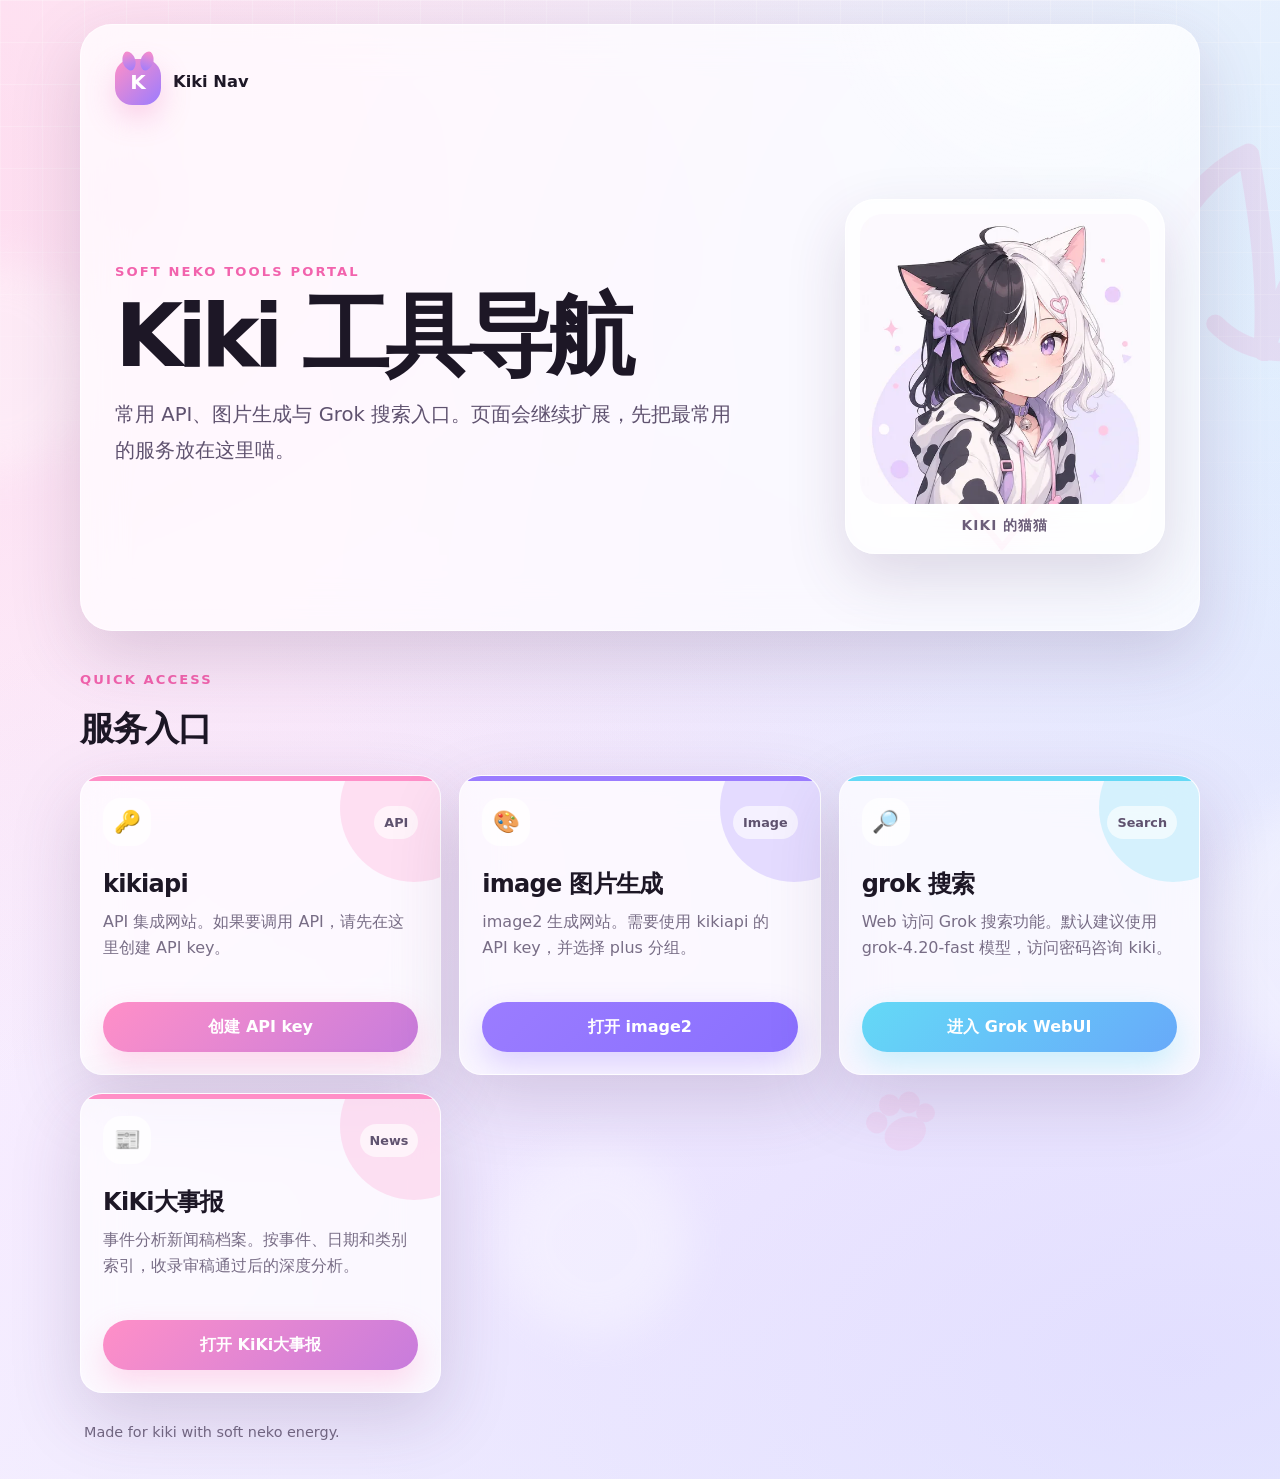
==== index.html @ dab85ab0 "Add KiKi events news site link" ====
<!doctype html>
<html lang="zh-CN">
<head>
  <meta charset="utf-8" />
  <meta name="viewport" content="width=device-width, initial-scale=1, viewport-fit=cover" />
  <meta name="theme-color" content="#ff9ccc" />
  <meta name="description" content="Kiki 工具导航：API、图片生成、Grok 搜索等常用服务入口。" />
  <title>Kiki 工具导航</title>
  <link rel="preload" as="image" href="assets/images/neko-mascot-512.webp" imagesrcset="assets/images/neko-mascot-256.webp 256w, assets/images/neko-mascot-512.webp 512w" imagesizes="(max-width: 520px) 220px, (max-width: 860px) 260px, 320px" />
  <link rel="stylesheet" href="assets/styles.css" />
</head>
<body>
  <div class="page-shell">
    <div class="bg-orb orb-pink" aria-hidden="true"></div>
    <div class="bg-orb orb-purple" aria-hidden="true"></div>
    <div class="bg-orb orb-cyan" aria-hidden="true"></div>
    <div class="paw-layer" aria-hidden="true">♡ ✦  paw  ✧  nya  ♡  ✦</div>

    <header class="hero glass-panel">
      <nav class="topbar" aria-label="主导航">
        <a class="brand" href="./" aria-label="Kiki 工具导航首页">
          <span class="brand-mark" aria-hidden="true"><span class="ear left"></span><span class="ear right"></span>k</span>
          <span class="brand-text">Kiki Nav</span>
        </a>
      </nav>

      <section class="hero-content" aria-labelledby="page-title">
        <div class="hero-copy">
          <p class="eyebrow">soft neko tools portal</p>
          <h1 id="page-title">Kiki 工具导航</h1>
          <p class="subtitle">常用 API、图片生成与 Grok 搜索入口。页面会继续扩展，先把最常用的服务放在这里喵。</p>
        </div>
        <figure class="mascot-card" aria-label="黑白奶牛猫猫娘形象">
          <img src="assets/images/neko-mascot-512.webp" srcset="assets/images/neko-mascot-256.webp 256w, assets/images/neko-mascot-512.webp 512w" sizes="(max-width: 520px) 220px, (max-width: 860px) 260px, 320px" width="512" height="512" alt="黑白奶牛猫风格猫娘形象，一只耳朵黑色一只耳朵白色" loading="eager" decoding="async" fetchpriority="high" />
          <figcaption>kiki 的猫猫</figcaption>
        </figure>
      </section>
    </header>

    <main>
      <section class="section-heading" aria-labelledby="services-title">
        <p class="section-kicker">quick access</p>
        <h2 id="services-title">服务入口</h2>
      </section>

      <section id="service-grid" class="service-grid" aria-label="工具服务列表">
        <article class="service-card glass-card accent-pink">
          <div class="card-head">
            <span class="service-emoji" aria-hidden="true">🔑</span>
            <span class="service-tag">API</span>
          </div>
          <h3>kikiapi</h3>
          <p>API 集成网站。如果要调用 API，请先在这里创建 API key。</p>
          <a class="card-button" href="https://kikiapi.980822.xyz" target="_blank" rel="noopener noreferrer">创建 API key</a>
        </article>

        <article class="service-card glass-card accent-purple">
          <div class="card-head">
            <span class="service-emoji" aria-hidden="true">🎨</span>
            <span class="service-tag">Image</span>
          </div>
          <h3>image 图片生成</h3>
          <p>image2 生成网站。需要使用 kikiapi 的 API key，并选择 plus 分组。</p>
          <a class="card-button" href="https://kimage.980822.xyz" target="_blank" rel="noopener noreferrer">打开 image2</a>
        </article>

        <article class="service-card glass-card accent-cyan">
          <div class="card-head">
            <span class="service-emoji" aria-hidden="true">🔎</span>
            <span class="service-tag">Search</span>
          </div>
          <h3>grok 搜索</h3>
          <p>Web 访问 Grok 搜索功能。默认建议使用 grok-4.20-fast 模型，访问密码咨询 kiki。</p>
          <a class="card-button" href="https://kikigrok.980822.xyz/webui" target="_blank" rel="noopener noreferrer">进入 Grok WebUI</a>
        </article>

        <article class="service-card glass-card accent-pink">
          <div class="card-head">
            <span class="service-emoji" aria-hidden="true">📰</span>
            <span class="service-tag">News</span>
          </div>
          <h3>KiKi大事报</h3>
          <p>事件分析新闻稿档案。按事件、日期和类别索引，收录审稿通过后的深度分析。</p>
          <a class="card-button" href="https://kiki-events.pages.dev" target="_blank" rel="noopener noreferrer">打开 KiKi大事报</a>
        </article>
      </section>
    </main>

    <footer class="site-footer">
      <span>Made for kiki with soft neko energy.</span>
    </footer>
  </div>
</body>
</html>
---- assets/styles.css ----
:root {
  color-scheme: light;
  --ink: #2f2639;
  --ink-strong: #1d1726;
  --muted: #786d86;
  --surface: rgba(255, 255, 255, 0.72);
  --surface-strong: rgba(255, 255, 255, 0.86);
  --border: rgba(255, 255, 255, 0.62);
  --shadow: 0 24px 70px rgba(76, 43, 97, 0.18);
  --pink: #ff8fc7;
  --pink-strong: #f263ad;
  --purple: #9b7cff;
  --cyan: #64d9f6;
  --cream: #fff8fc;
  --radius-lg: 32px;
  --radius-md: 22px;
  --max-width: 1120px;
}

* {
  box-sizing: border-box;
}

html {
  min-height: 100%;
  background: #fff6fb;
  font-size: 16px;
}

body {
  min-height: 100vh;
  margin: 0;
  color: var(--ink);
  font-family: ui-rounded, "SF Pro Rounded", "MiSans", "PingFang SC", "Microsoft YaHei", system-ui, sans-serif;
  line-height: 1.65;
  text-rendering: optimizeLegibility;
  background:
    url("images/neko-pattern.svg") center top / cover no-repeat,
    linear-gradient(135deg, #fff7fb 0%, #f9f2ff 46%, #eefaff 100%);
  overflow-x: hidden;
}

body::before {
  content: "";
  position: fixed;
  inset: 0;
  pointer-events: none;
  background-image:
    linear-gradient(rgba(255,255,255,0.35) 1px, transparent 1px),
    linear-gradient(90deg, rgba(255,255,255,0.32) 1px, transparent 1px);
  background-size: 42px 42px;
  mask-image: linear-gradient(to bottom, rgba(0,0,0,.75), transparent 72%);
}

a {
  color: inherit;
}

.page-shell {
  position: relative;
  width: min(100% - 32px, var(--max-width));
  margin: 0 auto;
  padding: 24px 0 34px;
}

.bg-orb {
  position: fixed;
  z-index: -2;
  width: 34vw;
  max-width: 420px;
  aspect-ratio: 1;
  border-radius: 999px;
  opacity: 0.26;
  pointer-events: none;
}

.orb-pink {
  left: -9vw;
  top: 18vh;
  background: radial-gradient(circle, rgba(255,143,199,.55), rgba(255,143,199,0) 66%);
}

.orb-purple {
  right: -10vw;
  top: 32vh;
  background: radial-gradient(circle, rgba(155,124,255,.5), rgba(155,124,255,0) 68%);
}

.orb-cyan {
  right: 18vw;
  bottom: -14vh;
  background: radial-gradient(circle, rgba(100,217,246,.5), rgba(100,217,246,0) 68%);
}

.paw-layer {
  position: fixed;
  inset: auto -8vw 8vh auto;
  z-index: -1;
  color: rgba(255, 143, 199, 0.16);
  font-size: clamp(4rem, 10vw, 8rem);
  font-weight: 900;
  letter-spacing: .18em;
  transform: rotate(-12deg);
  user-select: none;
  white-space: nowrap;
}

.glass-panel,
.glass-card {
  border: 1px solid var(--border);
  background: var(--surface);
  box-shadow: var(--shadow);
  backdrop-filter: blur(22px) saturate(135%);
  -webkit-backdrop-filter: blur(22px) saturate(135%);
}

.hero {
  position: relative;
  overflow: hidden;
  min-height: 430px;
  padding: clamp(18px, 4vw, 34px);
  border-radius: var(--radius-lg);
}

.hero::before {
  content: "";
  position: absolute;
  inset: -50% -10% auto auto;
  width: 520px;
  height: 520px;
  background: radial-gradient(circle, rgba(255,255,255,0.6), transparent 62%);
  transform: rotate(20deg);
}

.hero::after {
  content: "♡";
  position: absolute;
  right: clamp(24px, 7vw, 96px);
  bottom: clamp(18px, 4vw, 42px);
  color: rgba(255, 143, 199, 0.22);
  font-size: clamp(7rem, 19vw, 15rem);
  font-weight: 900;
  line-height: 1;
}

.topbar {
  position: relative;
  z-index: 1;
  display: flex;
  align-items: center;
  justify-content: space-between;
  gap: 16px;
}

.brand {
  display: inline-flex;
  align-items: center;
  gap: 12px;
  text-decoration: none;
  font-weight: 850;
  color: var(--ink-strong);
}

.brand-mark {
  position: relative;
  display: grid;
  place-items: center;
  width: 46px;
  height: 46px;
  border-radius: 17px;
  color: #fff;
  background: linear-gradient(135deg, var(--pink), var(--purple));
  box-shadow: 0 12px 30px rgba(242, 99, 173, .28);
  font-size: 1.25rem;
  text-transform: uppercase;
}

.ear {
  position: absolute;
  top: -6px;
  width: 16px;
  height: 16px;
  background: inherit;
  border-radius: 4px 12px 4px 12px;
}

.ear.left {
  left: 6px;
  transform: rotate(28deg);
}

.ear.right {
  right: 6px;
  transform: rotate(62deg);
}

.brand-text {
  font-size: 1.02rem;
}

.top-link,
.ghost-button,
.card-button {
  min-height: 44px;
  display: inline-flex;
  align-items: center;
  justify-content: center;
  gap: 8px;
  border-radius: 999px;
  text-decoration: none;
  font-weight: 760;
  transition: transform .18s ease, box-shadow .18s ease, background .18s ease;
}

.top-link,
.ghost-button {
  padding: 10px 16px;
  background: rgba(255, 255, 255, 0.58);
  border: 1px solid rgba(255, 255, 255, 0.7);
  color: var(--ink);
}

.top-link:hover,
.ghost-button:hover,
.card-button:hover {
  transform: translateY(-2px);
}

.hero-content {
  position: relative;
  z-index: 1;
  display: grid;
  grid-template-columns: minmax(0, 1fr) minmax(220px, 330px);
  align-items: center;
  gap: clamp(22px, 5vw, 56px);
  padding: clamp(58px, 8vw, 94px) 0 clamp(24px, 5vw, 42px);
}

.hero-copy {
  max-width: 720px;
}

.mascot-card {
  position: relative;
  justify-self: end;
  width: min(100%, 320px);
  margin: 0;
  padding: 14px;
  border-radius: 30px;
  border: 1px solid rgba(255,255,255,.72);
  background: rgba(255,255,255,.48);
  box-shadow: 0 24px 60px rgba(76, 43, 97, .16);
  backdrop-filter: blur(18px) saturate(130%);
  -webkit-backdrop-filter: blur(18px) saturate(130%);
}

.mascot-card img {
  display: block;
  width: 100%;
  height: auto;
  border-radius: 22px;
  background: rgba(255,255,255,.45);
}

.mascot-card figcaption {
  padding: 10px 4px 2px;
  color: #6b5d79;
  font-size: .86rem;
  font-weight: 800;
  letter-spacing: .08em;
  text-align: center;
  text-transform: uppercase;
}

.eyebrow,
.section-kicker {
  margin: 0 0 10px;
  color: var(--pink-strong);
  font-size: .82rem;
  font-weight: 850;
  letter-spacing: .16em;
  text-transform: uppercase;
}

h1,
h2,
h3,
p {
  margin-top: 0;
}

h1 {
  margin-bottom: 18px;
  color: var(--ink-strong);
  font-size: clamp(2.45rem, 9vw, 5.5rem);
  line-height: .98;
  letter-spacing: -0.07em;
  text-wrap: balance;
}

.subtitle {
  max-width: 620px;
  margin-bottom: 22px;
  color: #5f526f;
  font-size: clamp(1.03rem, 2.8vw, 1.23rem);
  line-height: 1.85;
  text-wrap: pretty;
}

.hero-actions {
  display: flex;
  flex-wrap: wrap;
  gap: 10px;
}

.status-pill {
  display: inline-flex;
  align-items: center;
  min-height: 36px;
  padding: 7px 13px;
  border-radius: 999px;
  color: #5f4868;
  background: rgba(255, 255, 255, 0.62);
  border: 1px solid rgba(255,255,255,.72);
  font-size: .92rem;
  font-weight: 680;
}

main {
  padding-top: 38px;
}

.section-heading {
  margin-bottom: 18px;
}

.section-heading h2,
.coming-soon h2 {
  margin-bottom: 8px;
  color: var(--ink-strong);
  font-size: clamp(1.55rem, 5vw, 2.15rem);
  letter-spacing: -0.04em;
}

.service-grid {
  display: grid;
  grid-template-columns: repeat(3, minmax(0, 1fr));
  gap: 18px;
}

.service-card {
  position: relative;
  overflow: hidden;
  min-height: 300px;
  display: flex;
  flex-direction: column;
  padding: 22px;
  border-radius: var(--radius-md);
}

.service-card::before {
  content: "";
  position: absolute;
  inset: 0 0 auto 0;
  height: 5px;
  background: var(--accent, var(--pink));
}

.service-card::after {
  content: "";
  position: absolute;
  right: -48px;
  top: -42px;
  width: 148px;
  height: 148px;
  border-radius: 999px;
  background: color-mix(in srgb, var(--accent, var(--pink)) 24%, transparent);
}

.accent-pink { --accent: var(--pink); }
.accent-purple { --accent: var(--purple); }
.accent-cyan { --accent: var(--cyan); }

.card-head {
  position: relative;
  z-index: 1;
  display: flex;
  align-items: center;
  justify-content: space-between;
  gap: 10px;
  margin-bottom: 24px;
}

.service-emoji {
  display: grid;
  place-items: center;
  width: 48px;
  height: 48px;
  border-radius: 18px;
  background: rgba(255, 255, 255, 0.68);
  font-size: 1.35rem;
}

.service-tag {
  padding: 6px 10px;
  border-radius: 999px;
  color: #5f526f;
  background: rgba(255,255,255,.62);
  font-size: .8rem;
  font-weight: 800;
}

.service-card h3 {
  position: relative;
  z-index: 1;
  margin-bottom: 10px;
  color: var(--ink-strong);
  font-size: clamp(1.2rem, 3vw, 1.5rem);
  line-height: 1.2;
  letter-spacing: -0.03em;
}

.service-card p {
  position: relative;
  z-index: 1;
  margin-bottom: 24px;
  color: var(--muted);
  font-size: 1rem;
}

.card-button {
  position: relative;
  z-index: 1;
  margin-top: auto;
  padding: 12px 16px;
  color: #fff;
  background: linear-gradient(135deg, var(--accent, var(--pink)), color-mix(in srgb, var(--accent, var(--pink)) 62%, #6d5cff));
  box-shadow: 0 14px 32px color-mix(in srgb, var(--accent, var(--pink)) 32%, transparent);
}

.coming-soon {
  display: flex;
  align-items: center;
  justify-content: space-between;
  gap: 20px;
  margin-top: 20px;
  padding: 24px;
  border-radius: var(--radius-md);
}

.coming-soon p:last-child {
  margin-bottom: 0;
  color: var(--muted);
}

.site-footer {
  display: flex;
  justify-content: space-between;
  gap: 16px;
  padding: 28px 4px 0;
  color: rgba(80, 68, 96, 0.78);
  font-size: .9rem;
}

:focus-visible {
  outline: 3px solid rgba(100, 217, 246, 0.7);
  outline-offset: 4px;
}

@media (max-width: 860px) {
  .page-shell {
    width: min(100% - 24px, var(--max-width));
    padding-top: 12px;
  }

  .hero {
    min-height: auto;
  }

  .hero-content {
    grid-template-columns: 1fr;
    padding-top: 52px;
  }

  .mascot-card {
    justify-self: start;
    width: min(78vw, 260px);
    order: -1;
  }

  .service-grid {
    grid-template-columns: 1fr;
  }

  .service-card {
    min-height: 250px;
  }

  .coming-soon,
  .site-footer {
    flex-direction: column;
    align-items: flex-start;
  }
}

@media (max-width: 520px) {
  html {
    font-size: 15px;
  }

  .topbar {
    align-items: flex-start;
  }

  .brand-text {
    display: none;
  }

  .top-link {
    padding-inline: 13px;
    font-size: .92rem;
  }

  .hero,
  .service-card,
  .coming-soon {
    border-radius: 24px;
  }

  .hero-content {
    padding-top: 36px;
  }

  .mascot-card {
    width: min(72vw, 220px);
    padding: 10px;
    border-radius: 24px;
  }

  .mascot-card img {
    border-radius: 18px;
  }

  .status-pill {
    font-size: .86rem;
  }

  .service-card {
    padding: 20px;
  }
}

@media (prefers-reduced-motion: reduce) {
  *,
  *::before,
  *::after {
    scroll-behavior: auto !important;
    transition-duration: .01ms !important;
    animation-duration: .01ms !important;
    animation-iteration-count: 1 !important;
  }
}
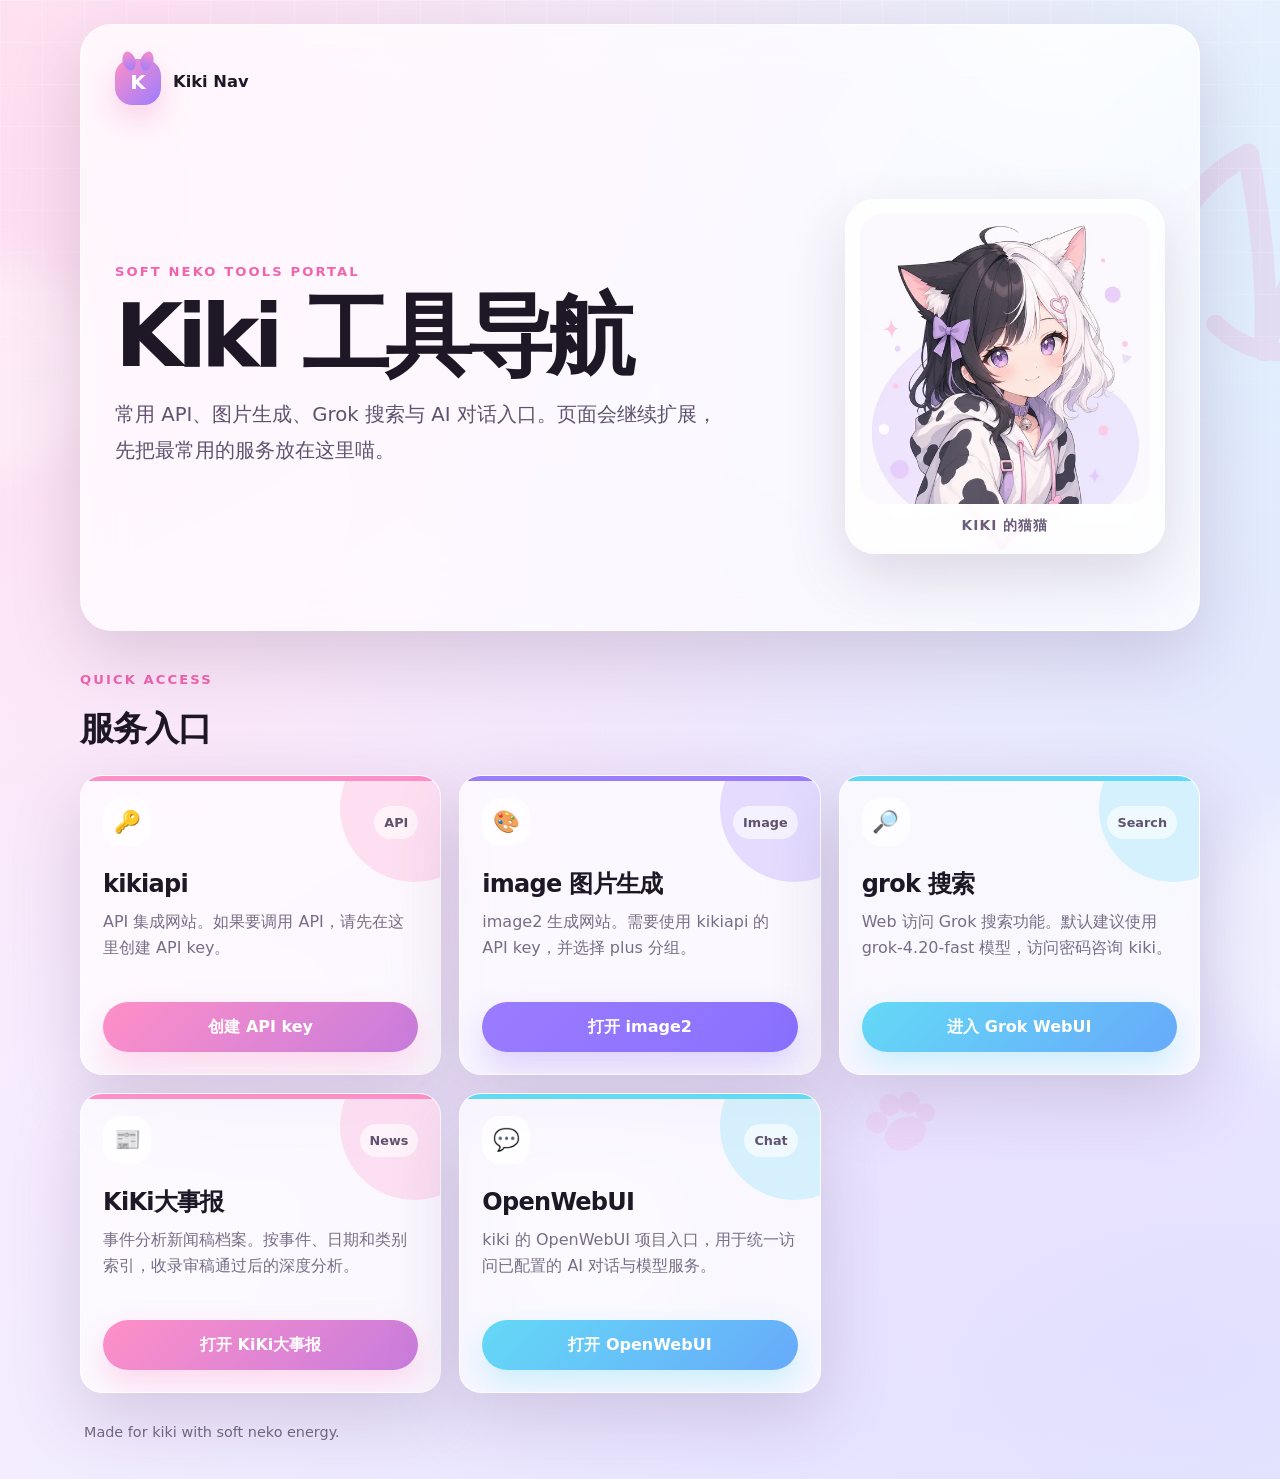
==== commit f5570d96: "Add OpenWebUI navigation card" ====
--- a/index.html
+++ b/index.html
@@ -4,7 +4,7 @@
   <meta charset="utf-8" />
   <meta name="viewport" content="width=device-width, initial-scale=1, viewport-fit=cover" />
   <meta name="theme-color" content="#ff9ccc" />
-  <meta name="description" content="Kiki 工具导航：API、图片生成、Grok 搜索等常用服务入口。" />
+  <meta name="description" content="Kiki 工具导航：API、图片生成、Grok 搜索、OpenWebUI 等常用服务入口。" />
   <title>Kiki 工具导航</title>
   <link rel="preload" as="image" href="assets/images/neko-mascot-512.webp" imagesrcset="assets/images/neko-mascot-256.webp 256w, assets/images/neko-mascot-512.webp 512w" imagesizes="(max-width: 520px) 220px, (max-width: 860px) 260px, 320px" />
   <link rel="stylesheet" href="assets/styles.css" />
@@ -28,7 +28,7 @@
         <div class="hero-copy">
           <p class="eyebrow">soft neko tools portal</p>
           <h1 id="page-title">Kiki 工具导航</h1>
-          <p class="subtitle">常用 API、图片生成与 Grok 搜索入口。页面会继续扩展，先把最常用的服务放在这里喵。</p>
+          <p class="subtitle">常用 API、图片生成、Grok 搜索与 AI 对话入口。页面会继续扩展，先把最常用的服务放在这里喵。</p>
         </div>
         <figure class="mascot-card" aria-label="黑白奶牛猫猫娘形象">
           <img src="assets/images/neko-mascot-512.webp" srcset="assets/images/neko-mascot-256.webp 256w, assets/images/neko-mascot-512.webp 512w" sizes="(max-width: 520px) 220px, (max-width: 860px) 260px, 320px" width="512" height="512" alt="黑白奶牛猫风格猫娘形象，一只耳朵黑色一只耳朵白色" loading="eager" decoding="async" fetchpriority="high" />
@@ -83,6 +83,16 @@
           <p>事件分析新闻稿档案。按事件、日期和类别索引，收录审稿通过后的深度分析。</p>
           <a class="card-button" href="https://kiki-events.pages.dev" target="_blank" rel="noopener noreferrer">打开 KiKi大事报</a>
         </article>
+
+        <article class="service-card glass-card accent-cyan">
+          <div class="card-head">
+            <span class="service-emoji" aria-hidden="true">💬</span>
+            <span class="service-tag">Chat</span>
+          </div>
+          <h3>OpenWebUI</h3>
+          <p>kiki 的 OpenWebUI 项目入口，用于统一访问已配置的 AI 对话与模型服务。</p>
+          <a class="card-button" href="https://webgpt.980822.xyz" target="_blank" rel="noopener noreferrer">打开 OpenWebUI</a>
+        </article>
       </section>
     </main>
 
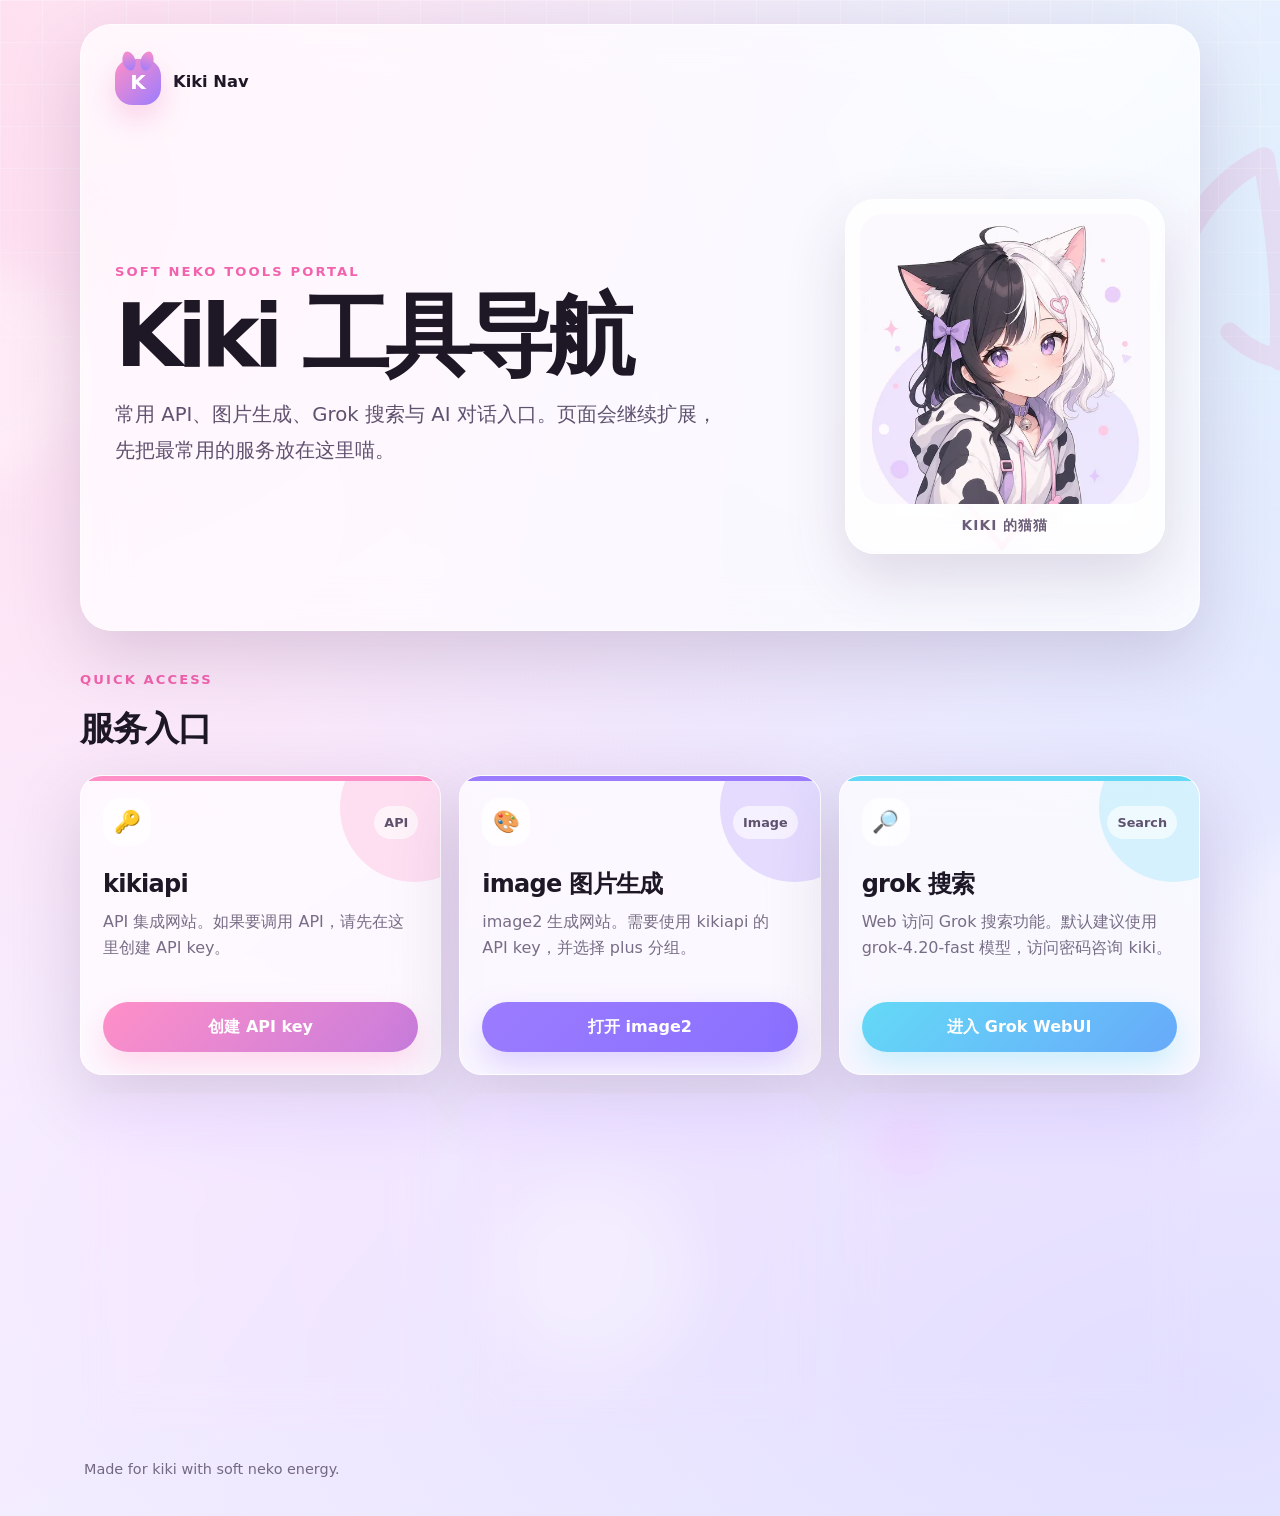
==== commit c7d320df: "Add Ki proxy health status page" ====
--- a/index.html
+++ b/index.html
@@ -93,6 +93,16 @@
           <p>kiki 的 OpenWebUI 项目入口，用于统一访问已配置的 AI 对话与模型服务。</p>
           <a class="card-button" href="https://webgpt.980822.xyz" target="_blank" rel="noopener noreferrer">打开 OpenWebUI</a>
         </article>
+
+        <article class="service-card glass-card accent-purple">
+          <div class="card-head">
+            <span class="service-emoji" aria-hidden="true">📶</span>
+            <span class="service-tag">Proxy</span>
+          </div>
+          <h3>Ki梯挂了吗</h3>
+          <p>代理外网健康检测页。用 kycloud 订阅代理访问 Google、GitHub、Cloudflare、Wikipedia 等典型外网链接，并展示时间序列状态条。</p>
+          <a class="card-button" href="./pages/ki-ti-gua-le-ma.html" target="_blank" rel="noopener noreferrer">查看代理状态</a>
+        </article>
       </section>
     </main>
 
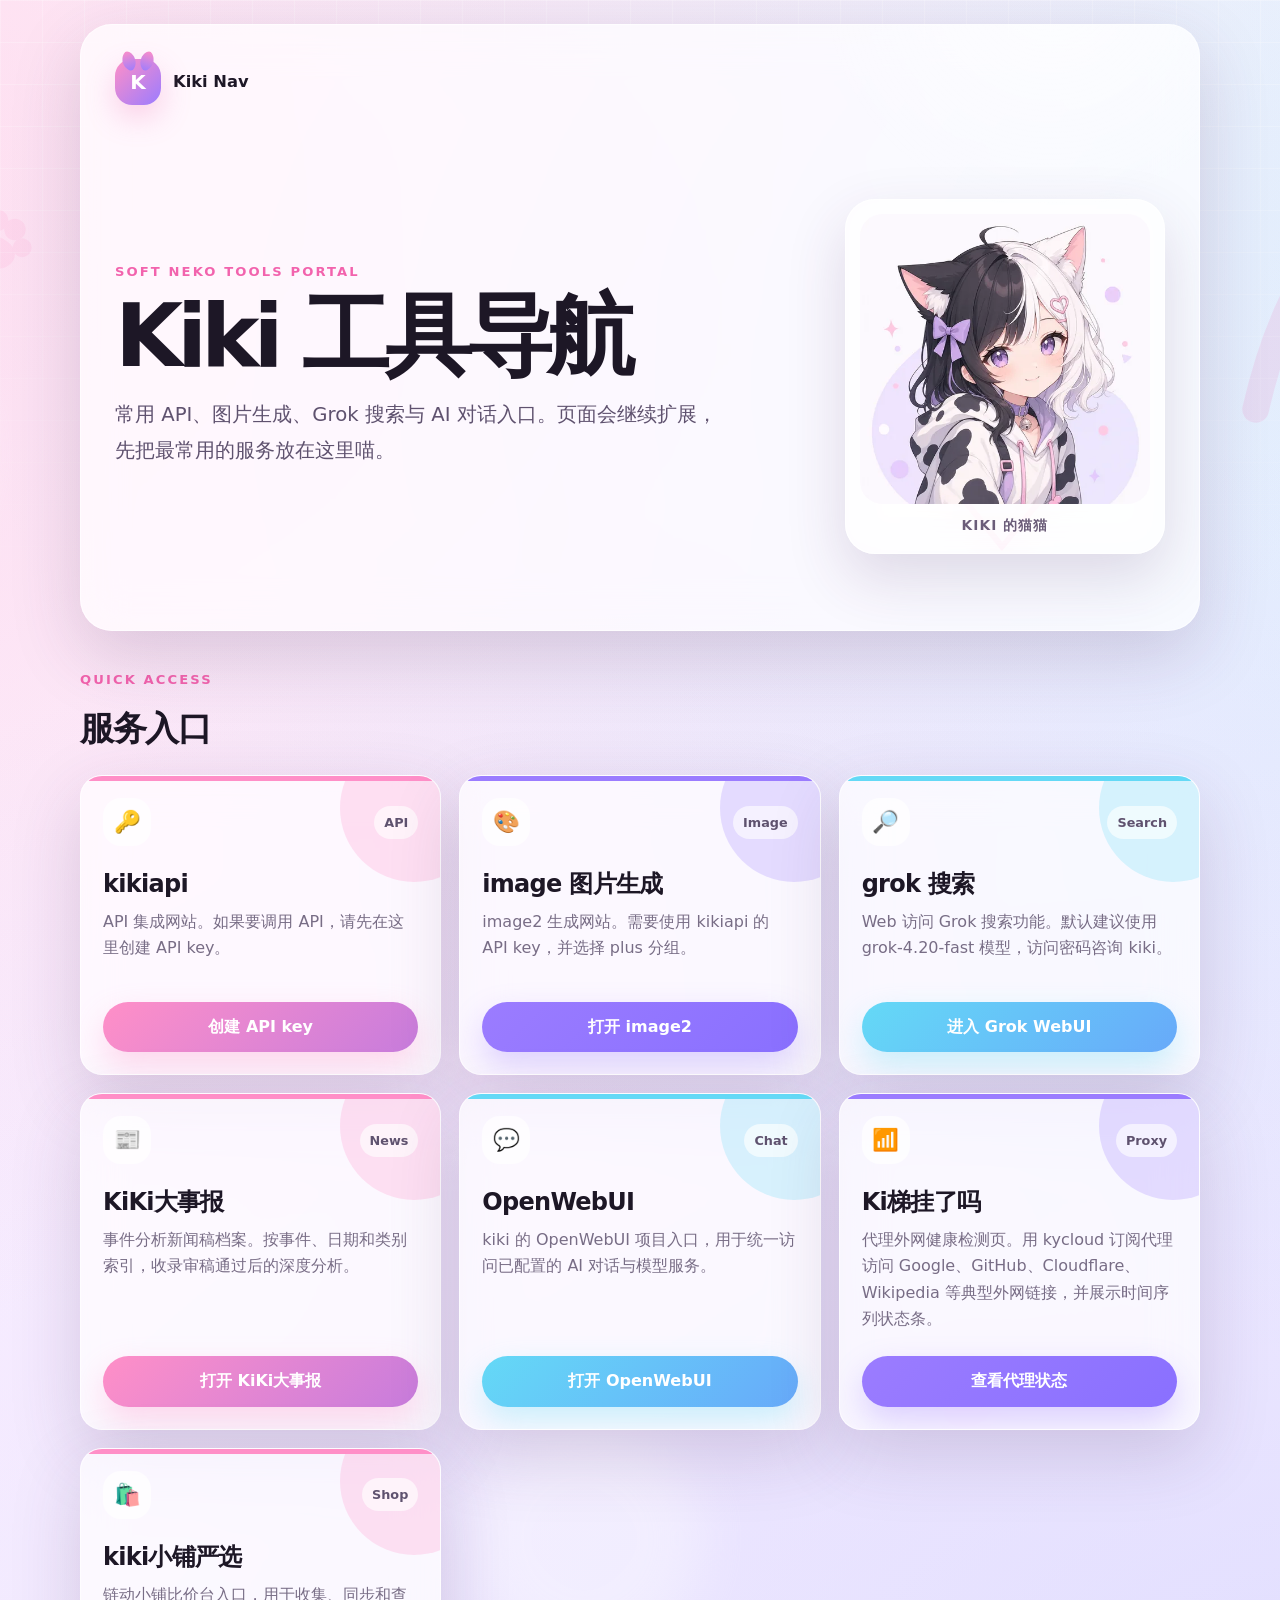
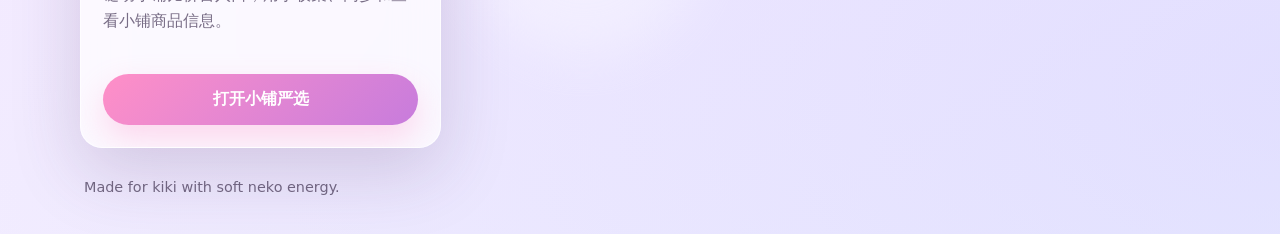
==== commit f799f940: "Add kiki shop link to nav homepage" ====
--- a/index.html
+++ b/index.html
@@ -103,6 +103,16 @@
           <p>代理外网健康检测页。用 kycloud 订阅代理访问 Google、GitHub、Cloudflare、Wikipedia 等典型外网链接，并展示时间序列状态条。</p>
           <a class="card-button" href="./pages/ki-ti-gua-le-ma.html" target="_blank" rel="noopener noreferrer">查看代理状态</a>
         </article>
+
+        <article class="service-card glass-card accent-pink">
+          <div class="card-head">
+            <span class="service-emoji" aria-hidden="true">🛍️</span>
+            <span class="service-tag">Shop</span>
+          </div>
+          <h3>kiki小铺严选</h3>
+          <p>链动小铺比价台入口，用于收集、同步和查看小铺商品信息。</p>
+          <a class="card-button" href="https://kistore.980822.xyz" target="_blank" rel="noopener noreferrer">打开小铺严选</a>
+        </article>
       </section>
     </main>
 
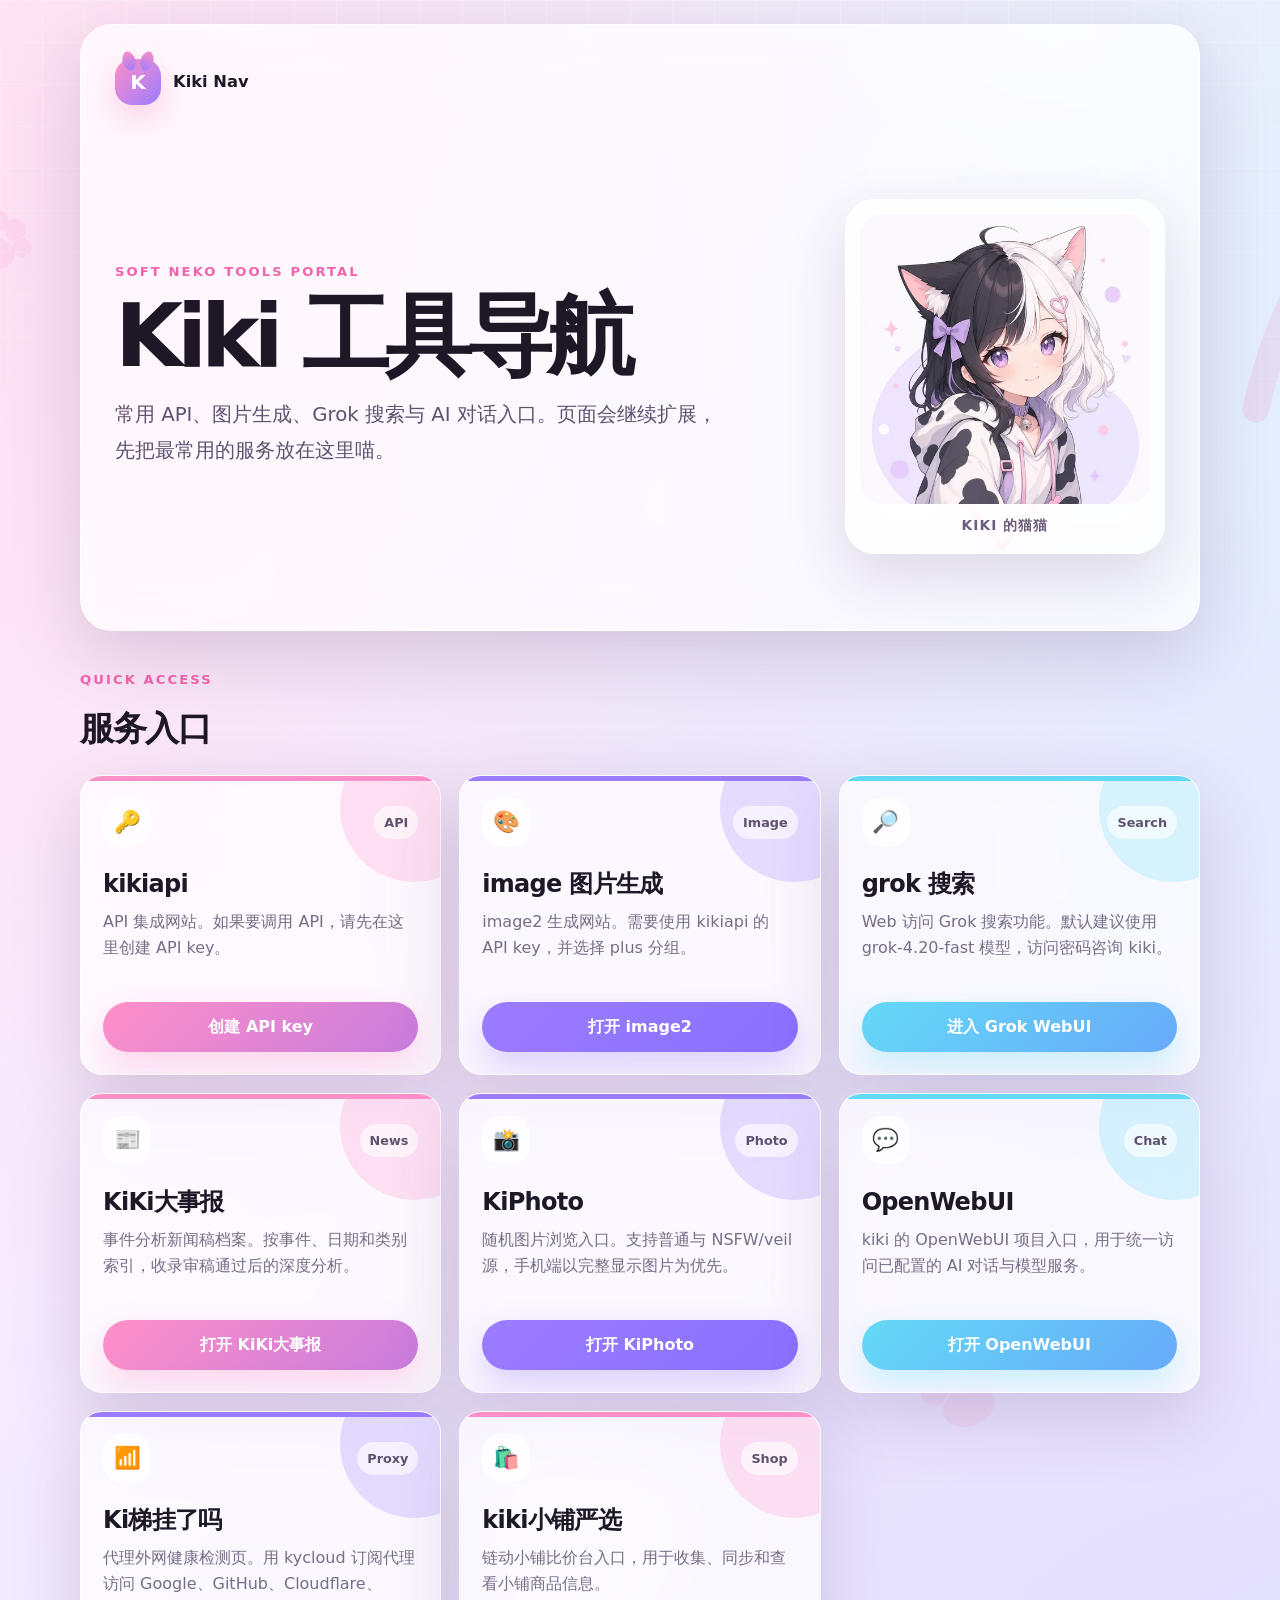
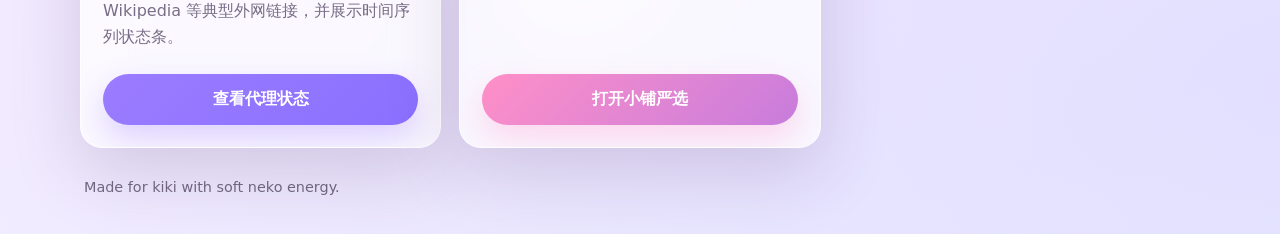
==== commit 9eee3984: "Add KiPhoto to navigation" ====
--- a/index.html
+++ b/index.html
@@ -84,6 +84,16 @@
           <a class="card-button" href="https://kiki-events.pages.dev" target="_blank" rel="noopener noreferrer">打开 KiKi大事报</a>
         </article>
 
+        <article class="service-card glass-card accent-purple">
+          <div class="card-head">
+            <span class="service-emoji" aria-hidden="true">📸</span>
+            <span class="service-tag">Photo</span>
+          </div>
+          <h3>KiPhoto</h3>
+          <p>随机图片浏览入口。支持普通与 NSFW/veil 源，手机端以完整显示图片为优先。</p>
+          <a class="card-button" href="https://kiphoto.980822.xyz" target="_blank" rel="noopener noreferrer">打开 KiPhoto</a>
+        </article>
+
         <article class="service-card glass-card accent-cyan">
           <div class="card-head">
             <span class="service-emoji" aria-hidden="true">💬</span>
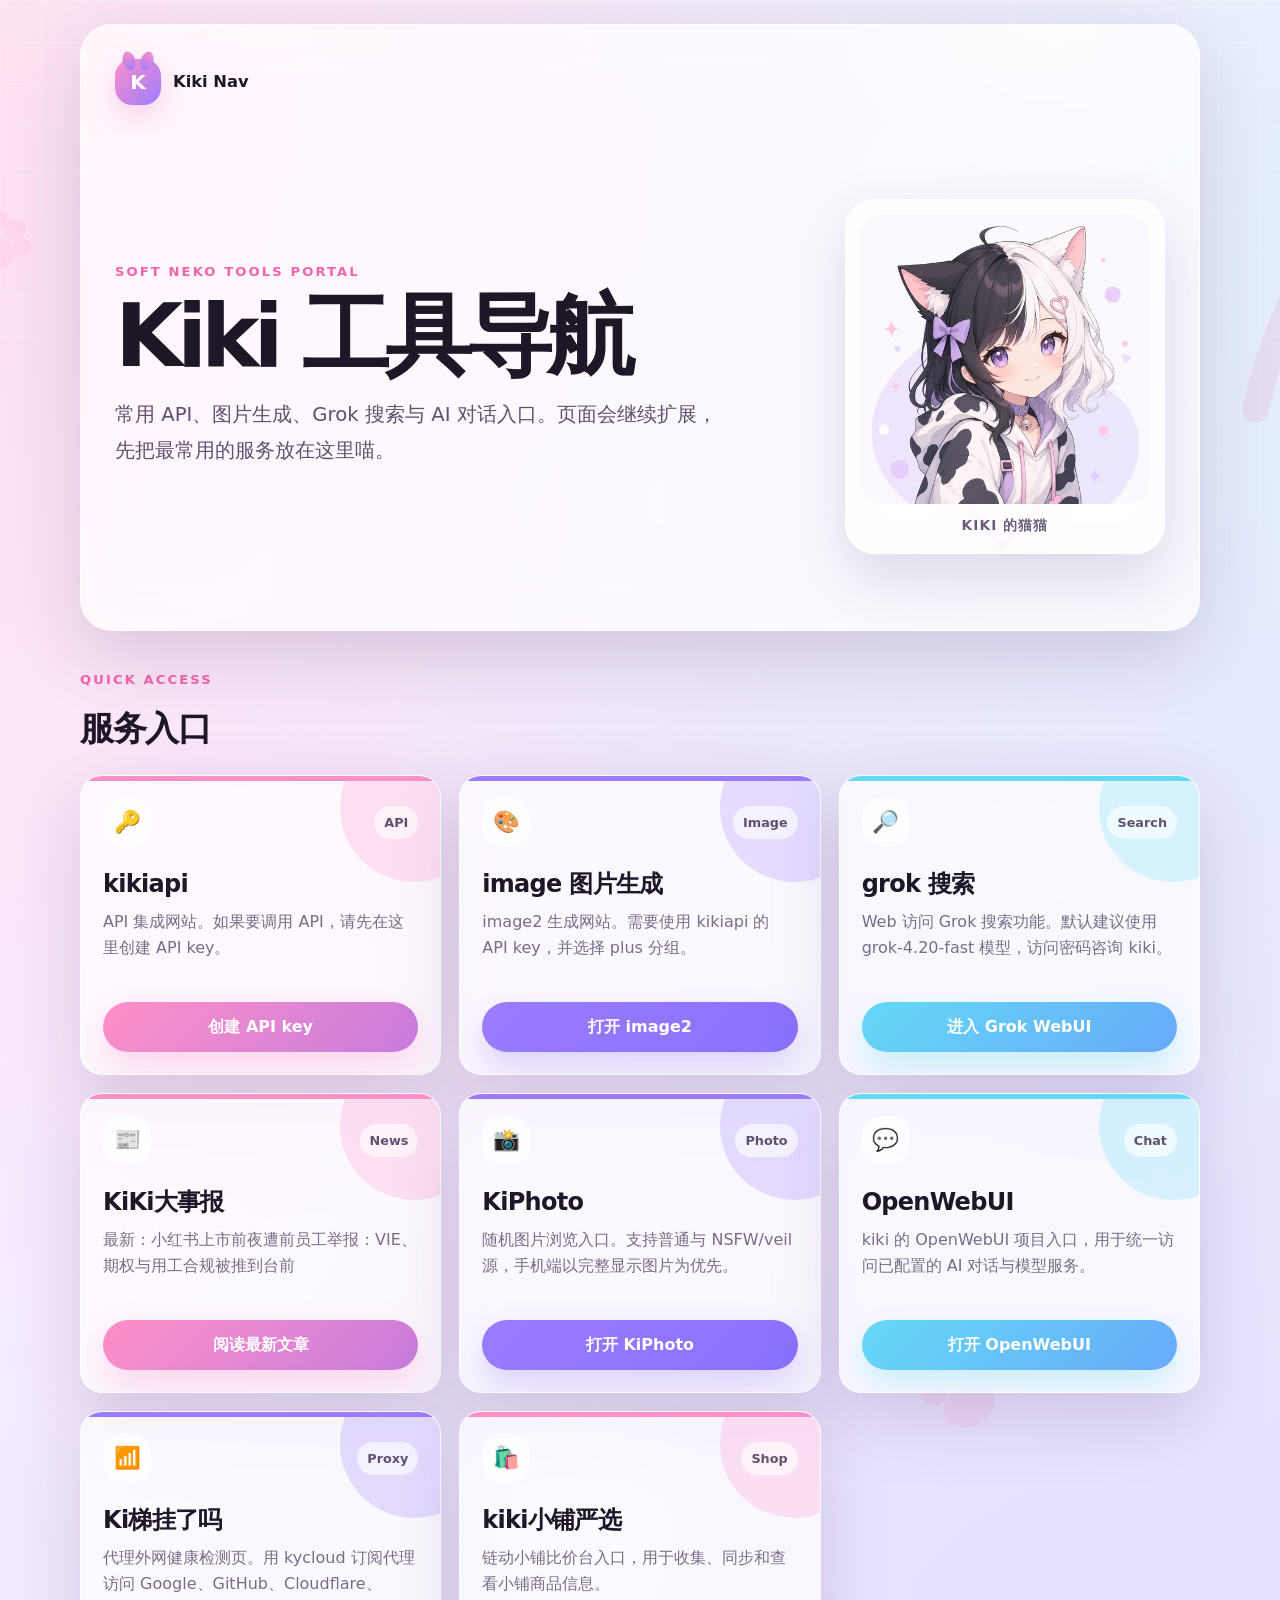
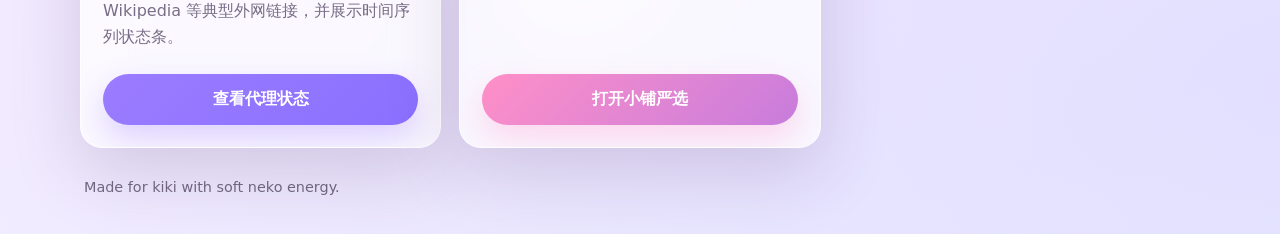
==== commit a9b3c6f7: "feat: update latest kiki events card" ====
--- a/index.html
+++ b/index.html
@@ -80,8 +80,8 @@
             <span class="service-tag">News</span>
           </div>
           <h3>KiKi大事报</h3>
-          <p>事件分析新闻稿档案。按事件、日期和类别索引，收录审稿通过后的深度分析。</p>
-          <a class="card-button" href="https://kiki-events.pages.dev" target="_blank" rel="noopener noreferrer">打开 KiKi大事报</a>
+          <p>最新：小红书上市前夜遭前员工举报：VIE、期权与用工合规被推到台前</p>
+          <a class="card-button" href="https://kiki-events.pages.dev/events/xiaohongshu-ipo-former-employee-allegations/" target="_blank" rel="noopener noreferrer">阅读最新文章</a>
         </article>
 
         <article class="service-card glass-card accent-purple">
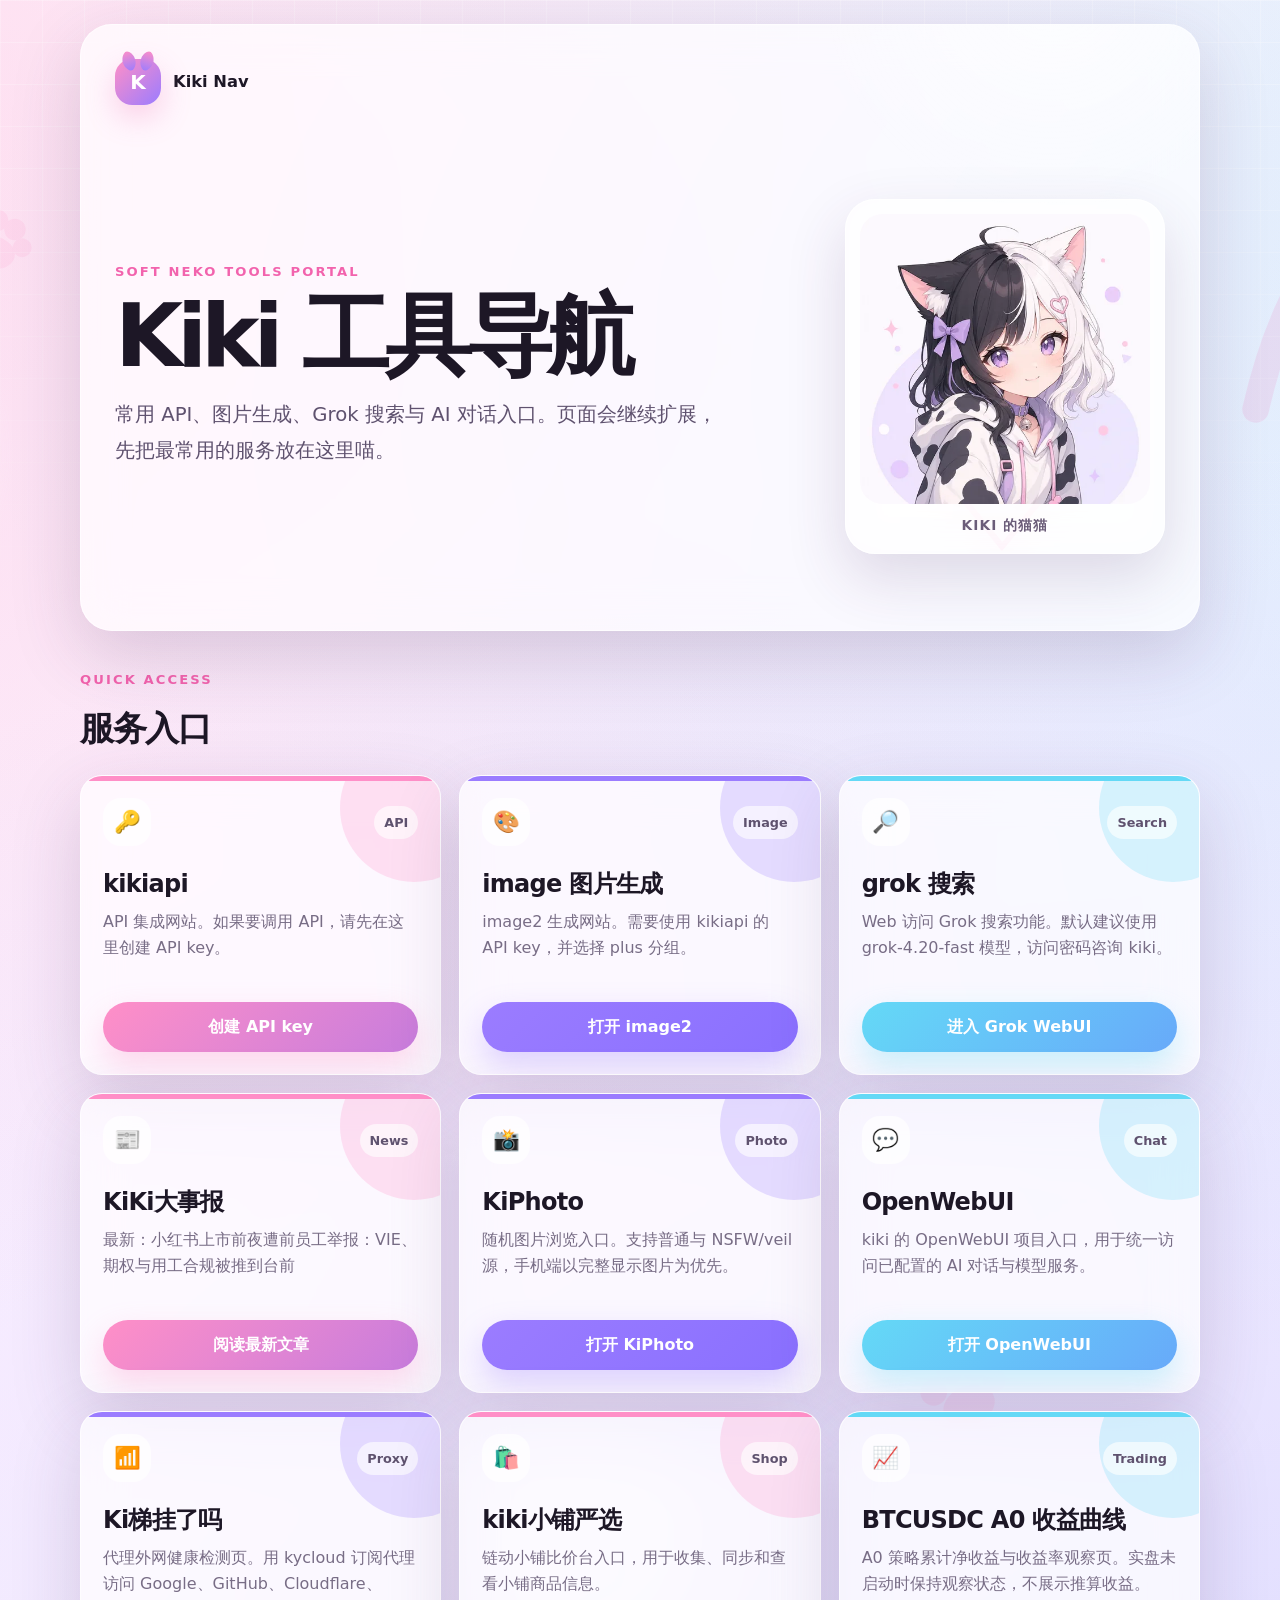
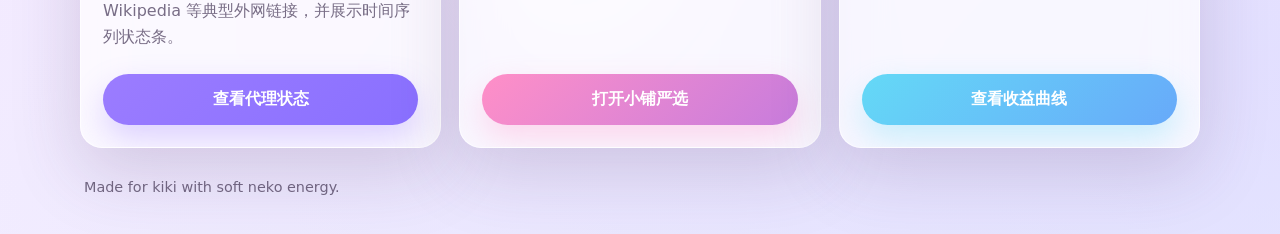
==== commit c1d4ace9: "Add BTC A0 equity monitoring page" ====
--- a/index.html
+++ b/index.html
@@ -123,6 +123,16 @@
           <p>链动小铺比价台入口，用于收集、同步和查看小铺商品信息。</p>
           <a class="card-button" href="https://kistore.980822.xyz" target="_blank" rel="noopener noreferrer">打开小铺严选</a>
         </article>
+
+        <article class="service-card glass-card accent-cyan">
+          <div class="card-head">
+            <span class="service-emoji" aria-hidden="true">📈</span>
+            <span class="service-tag">Trading</span>
+          </div>
+          <h3>BTCUSDC A0 收益曲线</h3>
+          <p>A0 策略累计净收益与收益率观察页。实盘未启动时保持观察状态，不展示推算收益。</p>
+          <a class="card-button" href="./btc-a0.html">查看收益曲线</a>
+        </article>
       </section>
     </main>
 
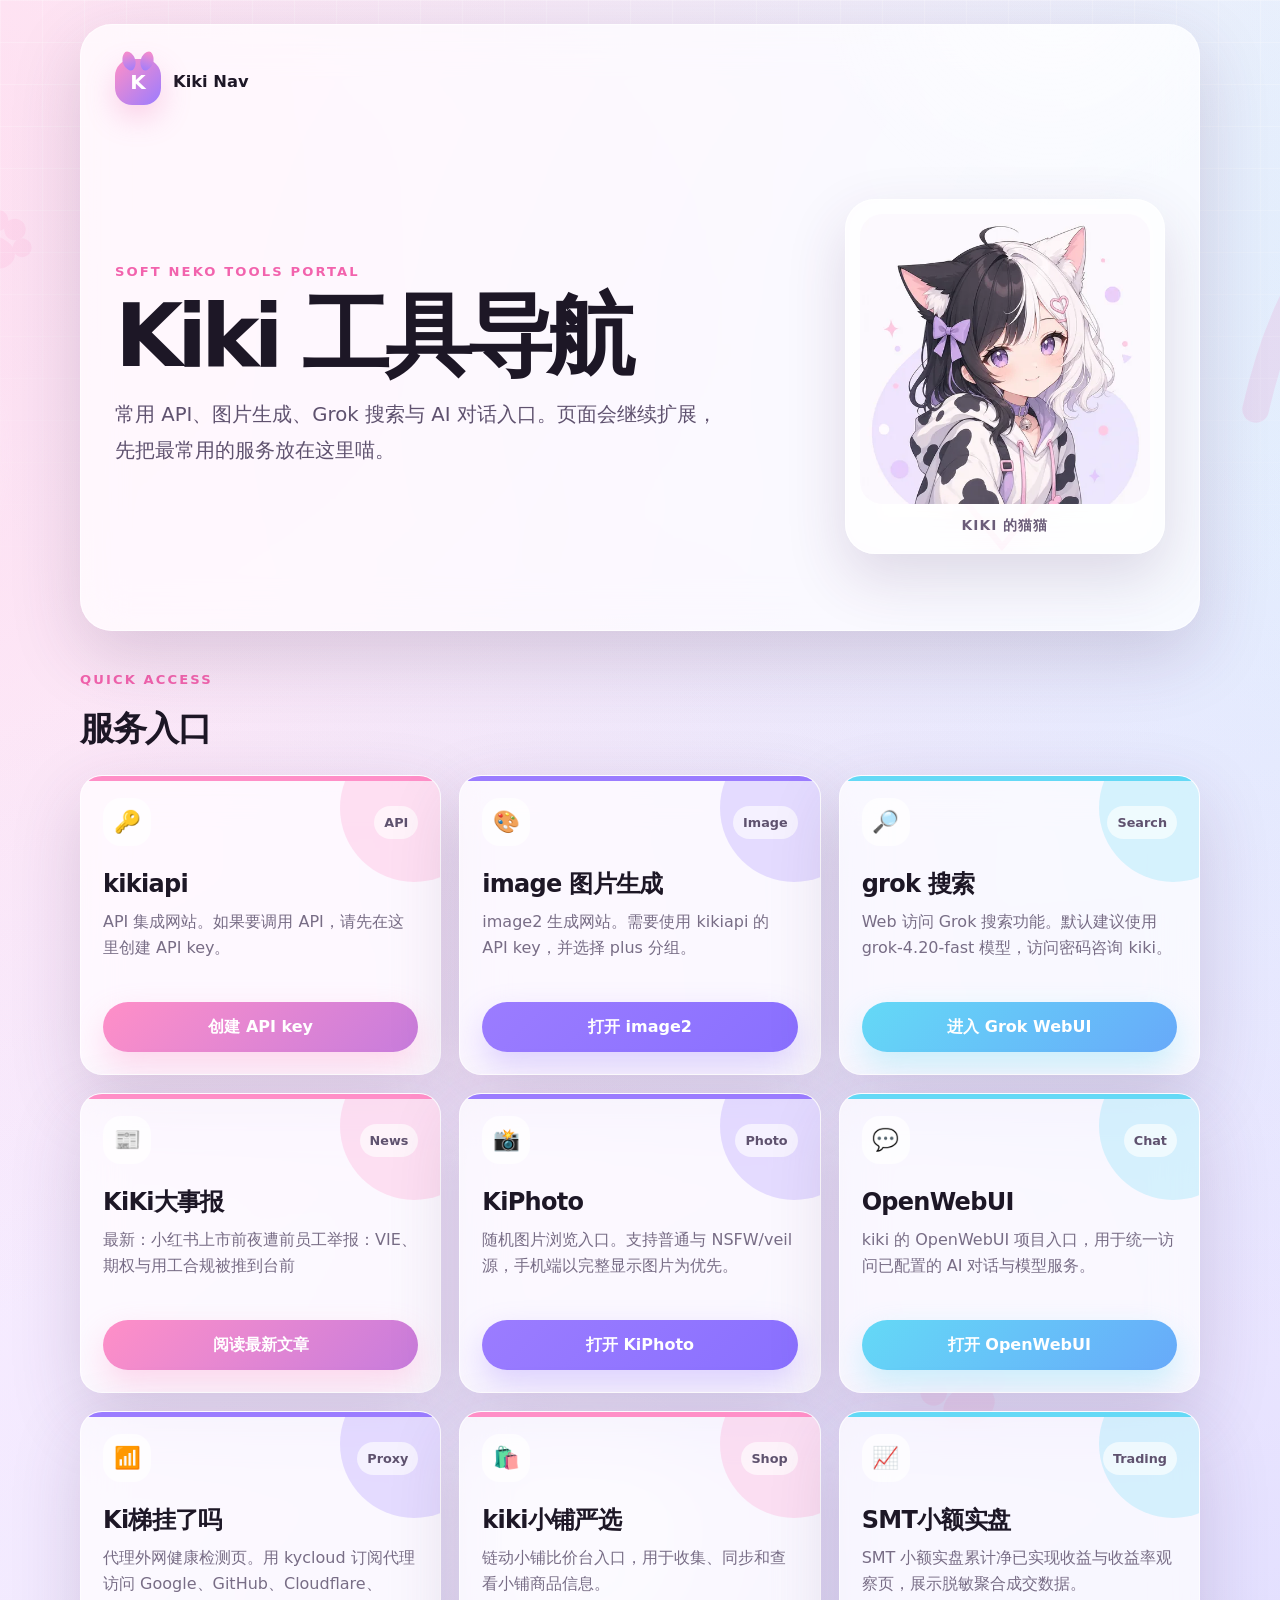
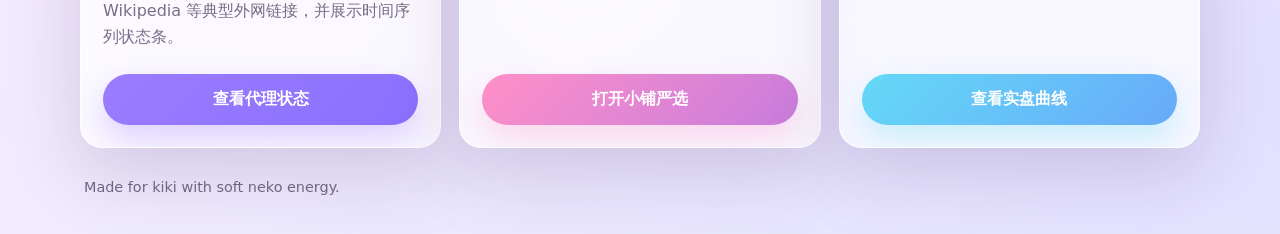
==== commit cd071b12: "Deploy SMT live equity pipeline" ====
--- a/index.html
+++ b/index.html
@@ -129,9 +129,9 @@
             <span class="service-emoji" aria-hidden="true">📈</span>
             <span class="service-tag">Trading</span>
           </div>
-          <h3>BTCUSDC A0 收益曲线</h3>
-          <p>A0 策略累计净收益与收益率观察页。实盘未启动时保持观察状态，不展示推算收益。</p>
-          <a class="card-button" href="./btc-a0.html">查看收益曲线</a>
+          <h3>SMT小额实盘</h3>
+          <p>SMT 小额实盘累计净已实现收益与收益率观察页，展示脱敏聚合成交数据。</p>
+          <a class="card-button" href="./btc-a0.html">查看实盘曲线</a>
         </article>
       </section>
     </main>
